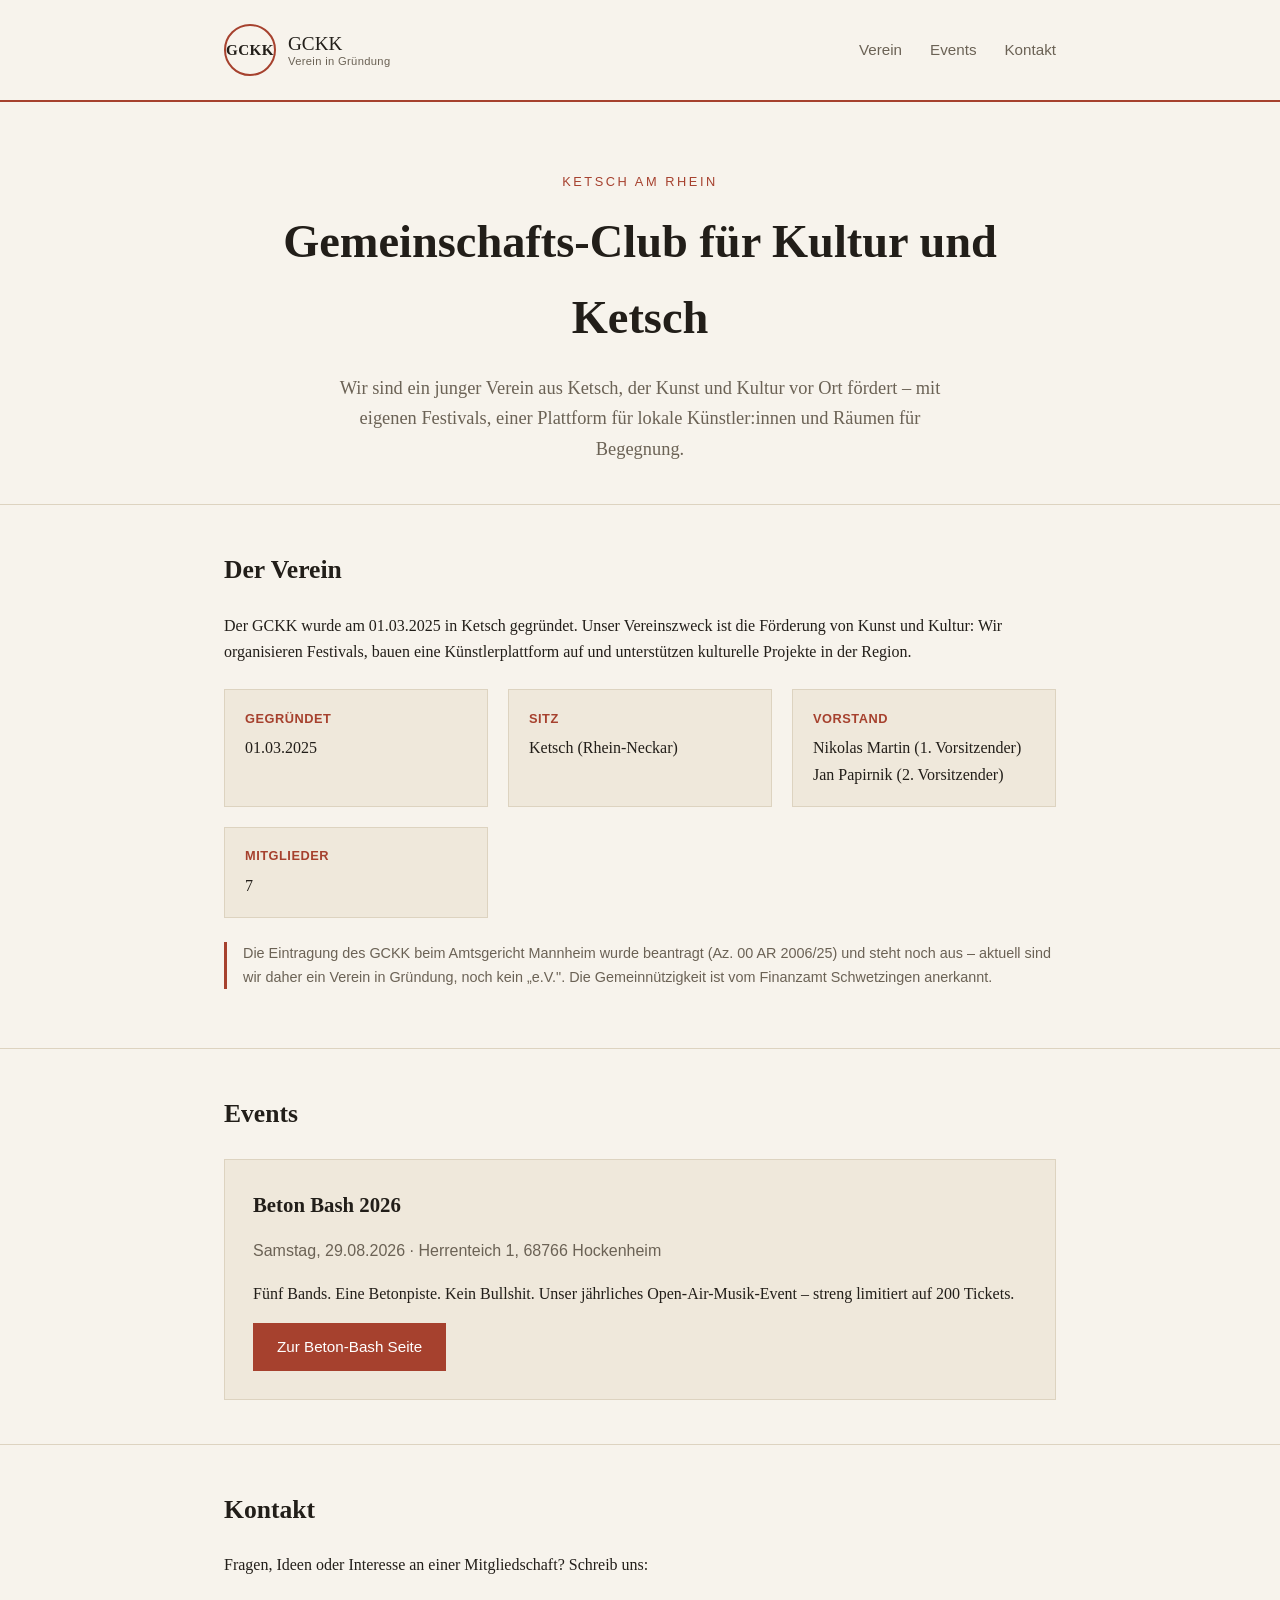
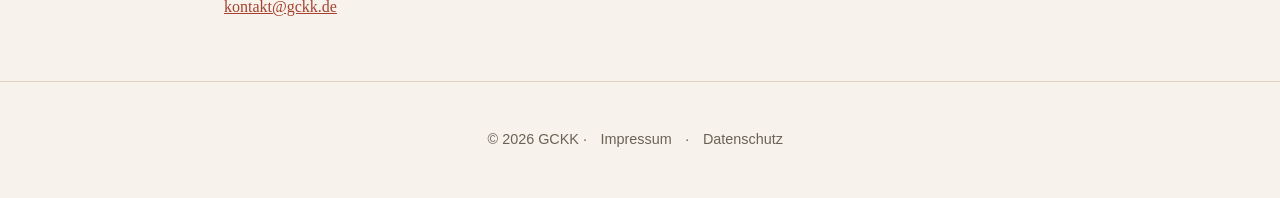
==== index.html @ 9edc33a8 "Add homepage, Impressum und Datenschutzerklärung Erste Version der gckk.de Seite: Vereinsvorstellung" ====
<!DOCTYPE html>
<html lang="de">
<head>
<meta charset="UTF-8">
<meta name="viewport" content="width=device-width, initial-scale=1.0">
<title>GCKK – Gemeinschafts-Club für Kultur und Ketsch</title>
<meta name="description" content="GCKK – Gemeinschafts-Club für Kultur und Ketsch. Kunst, Kultur und Festivals in Ketsch, u.a. das Beton Bash.">
<link rel="stylesheet" href="assets/css/style.css">
</head>
<body>

<header class="site-header">
  <div class="container">
    <a class="brand" href="/">
      <span class="badge">GCKK</span>
      <span class="name">GCKK<small>Verein in Gründung</small></span>
    </a>
    <nav class="site-nav">
      <a href="#verein">Verein</a>
      <a href="#events">Events</a>
      <a href="#kontakt">Kontakt</a>
    </nav>
  </div>
</header>

<section class="hero">
  <div class="container">
    <p class="kicker">Ketsch am Rhein</p>
    <h1>Gemeinschafts-Club für Kultur und Ketsch</h1>
    <p class="lead">Wir sind ein junger Verein aus Ketsch, der Kunst und Kultur vor Ort fördert – mit eigenen Festivals, einer Plattform für lokale Künstler:innen und Räumen für Begegnung.</p>
  </div>
</section>

<section id="verein">
  <div class="container">
    <h2>Der Verein</h2>
    <p>Der GCKK wurde am 01.03.2025 in Ketsch gegründet. Unser Vereinszweck ist die Förderung von Kunst und Kultur: Wir organisieren Festivals, bauen eine Künstlerplattform auf und unterstützen kulturelle Projekte in der Region.</p>

    <div class="fact-grid">
      <div class="card">
        <h3>Gegründet</h3>
        <p>01.03.2025</p>
      </div>
      <div class="card">
        <h3>Sitz</h3>
        <p>Ketsch (Rhein-Neckar)</p>
      </div>
      <div class="card">
        <h3>Vorstand</h3>
        <p>Nikolas Martin (1. Vorsitzender)<br>Jan Papirnik (2. Vorsitzender)</p>
      </div>
      <div class="card">
        <h3>Mitglieder</h3>
        <p>7</p>
      </div>
    </div>

    <p class="status-note">
      Die Eintragung des GCKK beim Amtsgericht Mannheim wurde beantragt (Az. 00 AR 2006/25) und steht noch aus – aktuell sind wir daher ein Verein in Gründung, noch kein „e.V.". Die Gemeinnützigkeit ist vom Finanzamt Schwetzingen anerkannt.
    </p>
  </div>
</section>

<section id="events">
  <div class="container">
    <h2>Events</h2>
    <div class="event-card">
      <h3>Beton Bash 2026</h3>
      <p class="meta">Samstag, 29.08.2026 · Herrenteich 1, 68766 Hockenheim</p>
      <p>Fünf Bands. Eine Betonpiste. Kein Bullshit. Unser jährliches Open-Air-Musik-Event – streng limitiert auf 200 Tickets.</p>
      <a class="btn" href="https://www.beton-bash.de" target="_blank" rel="noopener">Zur Beton-Bash Seite</a>
    </div>
  </div>
</section>

<section id="kontakt">
  <div class="container">
    <h2>Kontakt</h2>
    <p>Fragen, Ideen oder Interesse an einer Mitgliedschaft? Schreib uns:</p>
    <p><a href="mailto:kontakt@gckk.de">kontakt@gckk.de</a></p>
  </div>
</section>

<footer class="site-footer">
  <p>&copy; 2026 GCKK · <a href="impressum.html">Impressum</a> · <a href="datenschutz.html">Datenschutz</a></p>
</footer>

</body>
</html>
---- assets/css/style.css ----
:root {
  --bg: #f7f3ec;
  --bg-alt: #efe8db;
  --text: #221e19;
  --muted: #6b6255;
  --accent: #a6412e;
  --border: #ddd3c0;
}

* { box-sizing: border-box; }

body {
  margin: 0;
  background: var(--bg);
  color: var(--text);
  font-family: Georgia, 'Times New Roman', serif;
  line-height: 1.65;
}

h1, h2, h3 { font-family: Georgia, serif; }

a { color: var(--accent); }
a:hover { color: var(--text); }

.container {
  max-width: 880px;
  margin: 0 auto;
  padding: 0 1.5rem;
}

header.site-header {
  border-bottom: 2px solid var(--accent);
  padding: 1.5rem 0;
}

header.site-header .container {
  display: flex;
  align-items: center;
  justify-content: space-between;
  flex-wrap: wrap;
  gap: 0.75rem;
}

.brand {
  display: flex;
  align-items: center;
  gap: 0.75rem;
  text-decoration: none;
  color: var(--text);
}

.badge {
  width: 52px;
  height: 52px;
  border-radius: 50%;
  border: 2px solid var(--accent);
  display: flex;
  align-items: center;
  justify-content: center;
  font-weight: bold;
  font-size: 0.95rem;
  letter-spacing: 0.03em;
  flex-shrink: 0;
}

.brand .name {
  font-size: 1.2rem;
  line-height: 1.2;
}

.brand .name small {
  display: block;
  font-family: Arial, sans-serif;
  font-size: 0.7rem;
  color: var(--muted);
  letter-spacing: 0.03em;
}

nav.site-nav a {
  font-family: Arial, sans-serif;
  color: var(--muted);
  text-decoration: none;
  margin-left: 1.5rem;
  font-size: 0.95rem;
}

nav.site-nav a:hover { color: var(--accent); }

.hero {
  padding: 3.5rem 0 2.5rem;
  text-align: center;
}

.hero .kicker {
  font-family: Arial, sans-serif;
  text-transform: uppercase;
  letter-spacing: 0.2em;
  color: var(--accent);
  font-size: 0.8rem;
  margin-bottom: 0.75rem;
}

.hero h1 {
  font-size: clamp(2rem, 6vw, 2.9rem);
  margin: 0 0 1rem;
}

.hero .lead {
  font-size: 1.15rem;
  color: var(--muted);
  max-width: 640px;
  margin: 0 auto;
}

section {
  padding: 2.75rem 0;
  border-bottom: 1px solid var(--border);
}

section h2 {
  font-size: 1.6rem;
  margin-top: 0;
}

.fact-grid {
  display: grid;
  grid-template-columns: repeat(auto-fit, minmax(200px, 1fr));
  gap: 1.25rem;
  margin-top: 1.5rem;
}

.fact-grid .card {
  background: var(--bg-alt);
  border: 1px solid var(--border);
  padding: 1.1rem 1.25rem;
}

.fact-grid .card h3 {
  font-family: Arial, sans-serif;
  text-transform: uppercase;
  letter-spacing: 0.04em;
  font-size: 0.8rem;
  color: var(--accent);
  margin: 0 0 0.4rem;
}

.fact-grid .card p { margin: 0; }

.status-note {
  font-family: Arial, sans-serif;
  font-size: 0.9rem;
  color: var(--muted);
  border-left: 3px solid var(--accent);
  padding-left: 1rem;
  margin-top: 1.5rem;
}

.event-card {
  background: var(--bg-alt);
  border: 1px solid var(--border);
  padding: 1.75rem;
  margin-top: 1.5rem;
}

.event-card h3 {
  margin: 0 0 0.4rem;
  font-size: 1.3rem;
}

.event-card .meta {
  font-family: Arial, sans-serif;
  color: var(--muted);
  margin-bottom: 1rem;
}

.btn {
  display: inline-block;
  font-family: Arial, sans-serif;
  background: var(--accent);
  color: #fff;
  text-decoration: none;
  padding: 0.7rem 1.5rem;
  font-size: 0.95rem;
}

.btn:hover { background: var(--text); color: #fff; }

footer.site-footer {
  padding: 2rem 0;
  text-align: center;
  font-family: Arial, sans-serif;
  color: var(--muted);
  font-size: 0.9rem;
}

footer.site-footer a {
  color: var(--muted);
  text-decoration: none;
  margin: 0 0.6rem;
}

footer.site-footer a:hover { color: var(--accent); }

.legal-page h1 { color: var(--accent); }
.legal-page section { border-bottom: none; padding: 1rem 0; }

.todo {
  color: var(--accent);
  font-weight: bold;
  font-family: Arial, sans-serif;
}
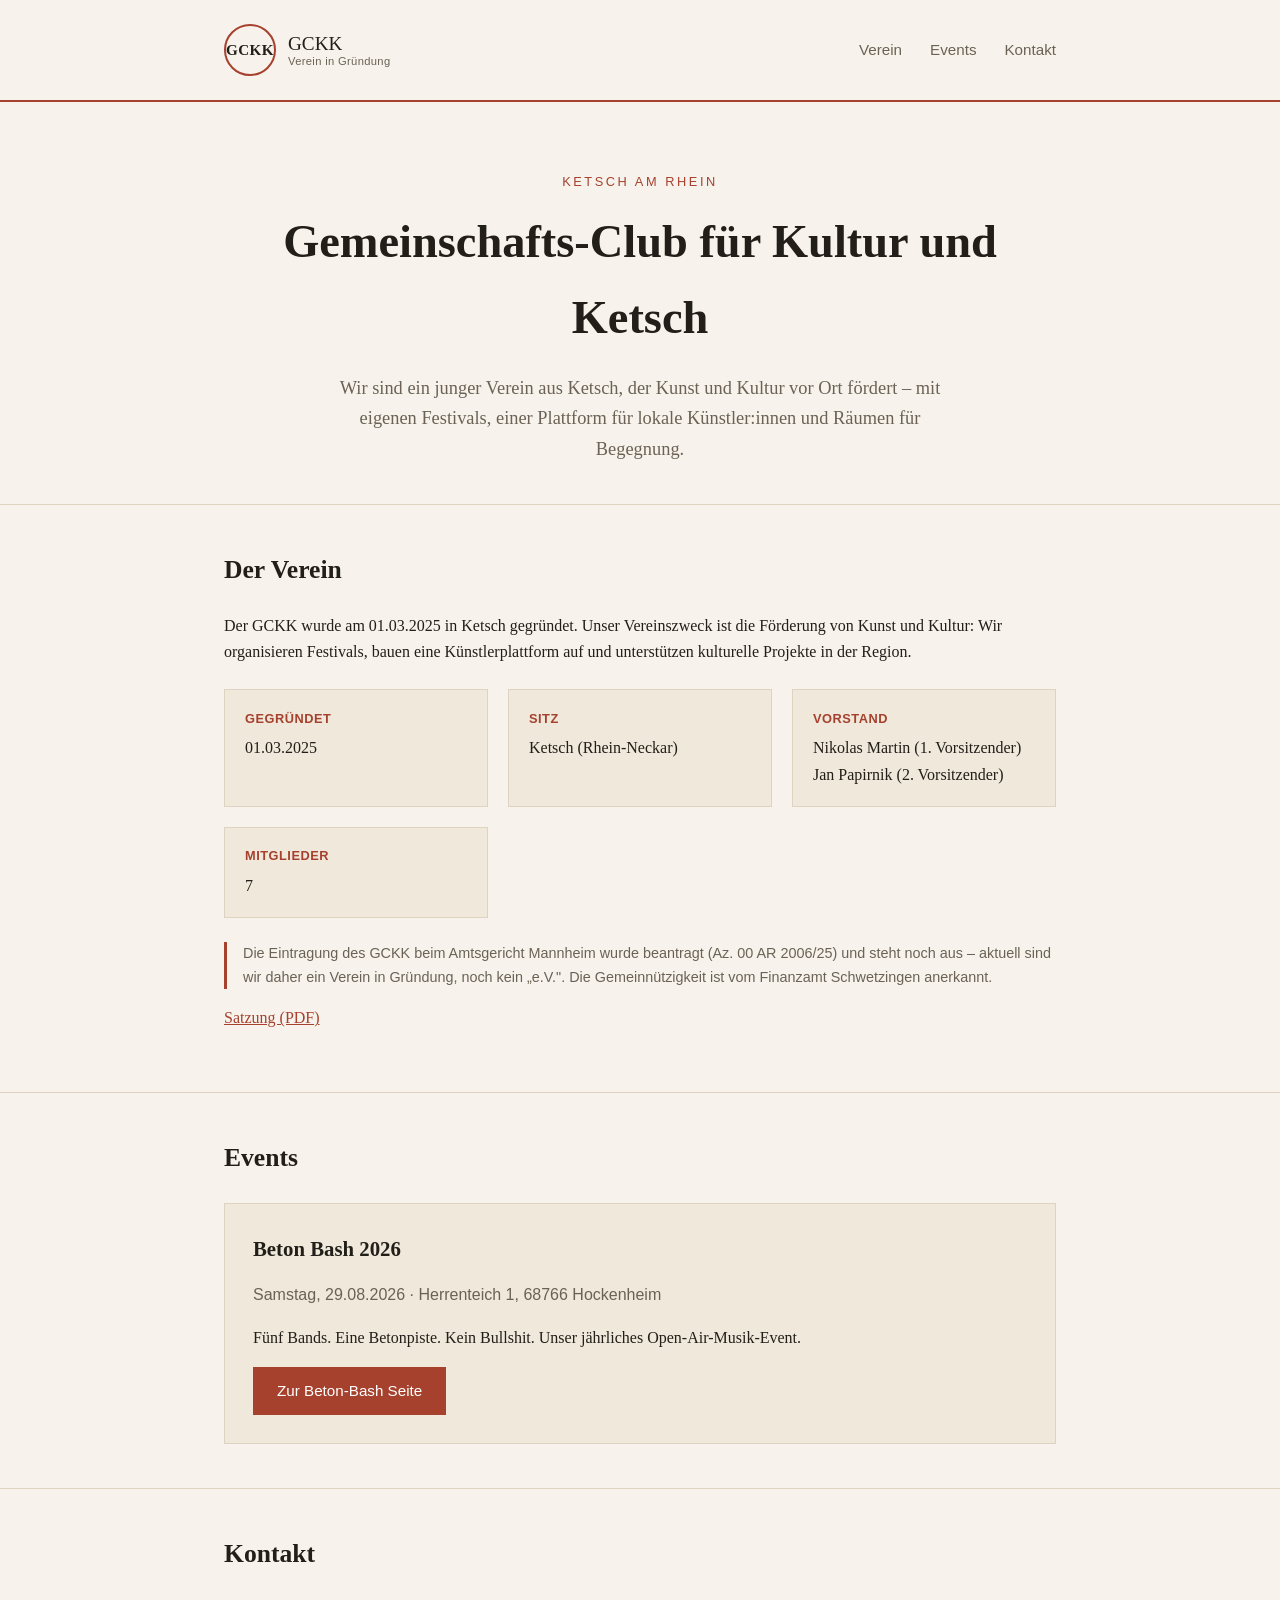
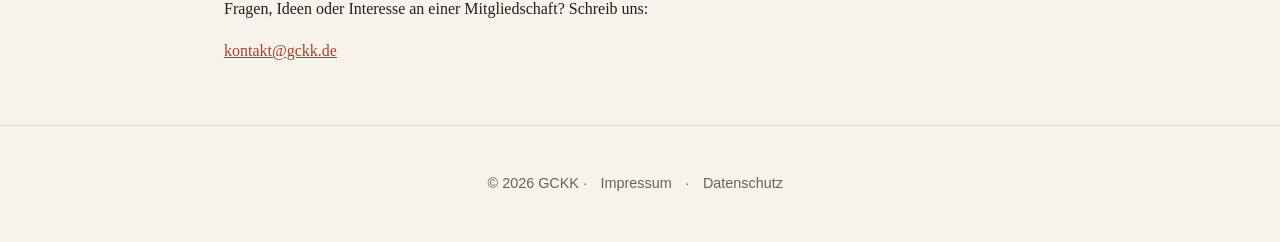
==== commit c16e0350: "Add Satzung, Ticketverkauf-Hinweis, entferne Ticket-Limit-Framing Satzung als PDF verlinkt, Datensch" ====
--- a/index.html
+++ b/index.html
@@ -58,6 +58,7 @@
     <p class="status-note">
       Die Eintragung des GCKK beim Amtsgericht Mannheim wurde beantragt (Az. 00 AR 2006/25) und steht noch aus – aktuell sind wir daher ein Verein in Gründung, noch kein „e.V.". Die Gemeinnützigkeit ist vom Finanzamt Schwetzingen anerkannt.
     </p>
+    <p style="margin-top:1rem;"><a href="satzung.pdf" target="_blank">Satzung (PDF)</a></p>
   </div>
 </section>
 
@@ -67,7 +68,7 @@
     <div class="event-card">
       <h3>Beton Bash 2026</h3>
       <p class="meta">Samstag, 29.08.2026 · Herrenteich 1, 68766 Hockenheim</p>
-      <p>Fünf Bands. Eine Betonpiste. Kein Bullshit. Unser jährliches Open-Air-Musik-Event – streng limitiert auf 200 Tickets.</p>
+      <p>Fünf Bands. Eine Betonpiste. Kein Bullshit. Unser jährliches Open-Air-Musik-Event.</p>
       <a class="btn" href="https://www.beton-bash.de" target="_blank" rel="noopener">Zur Beton-Bash Seite</a>
     </div>
   </div>
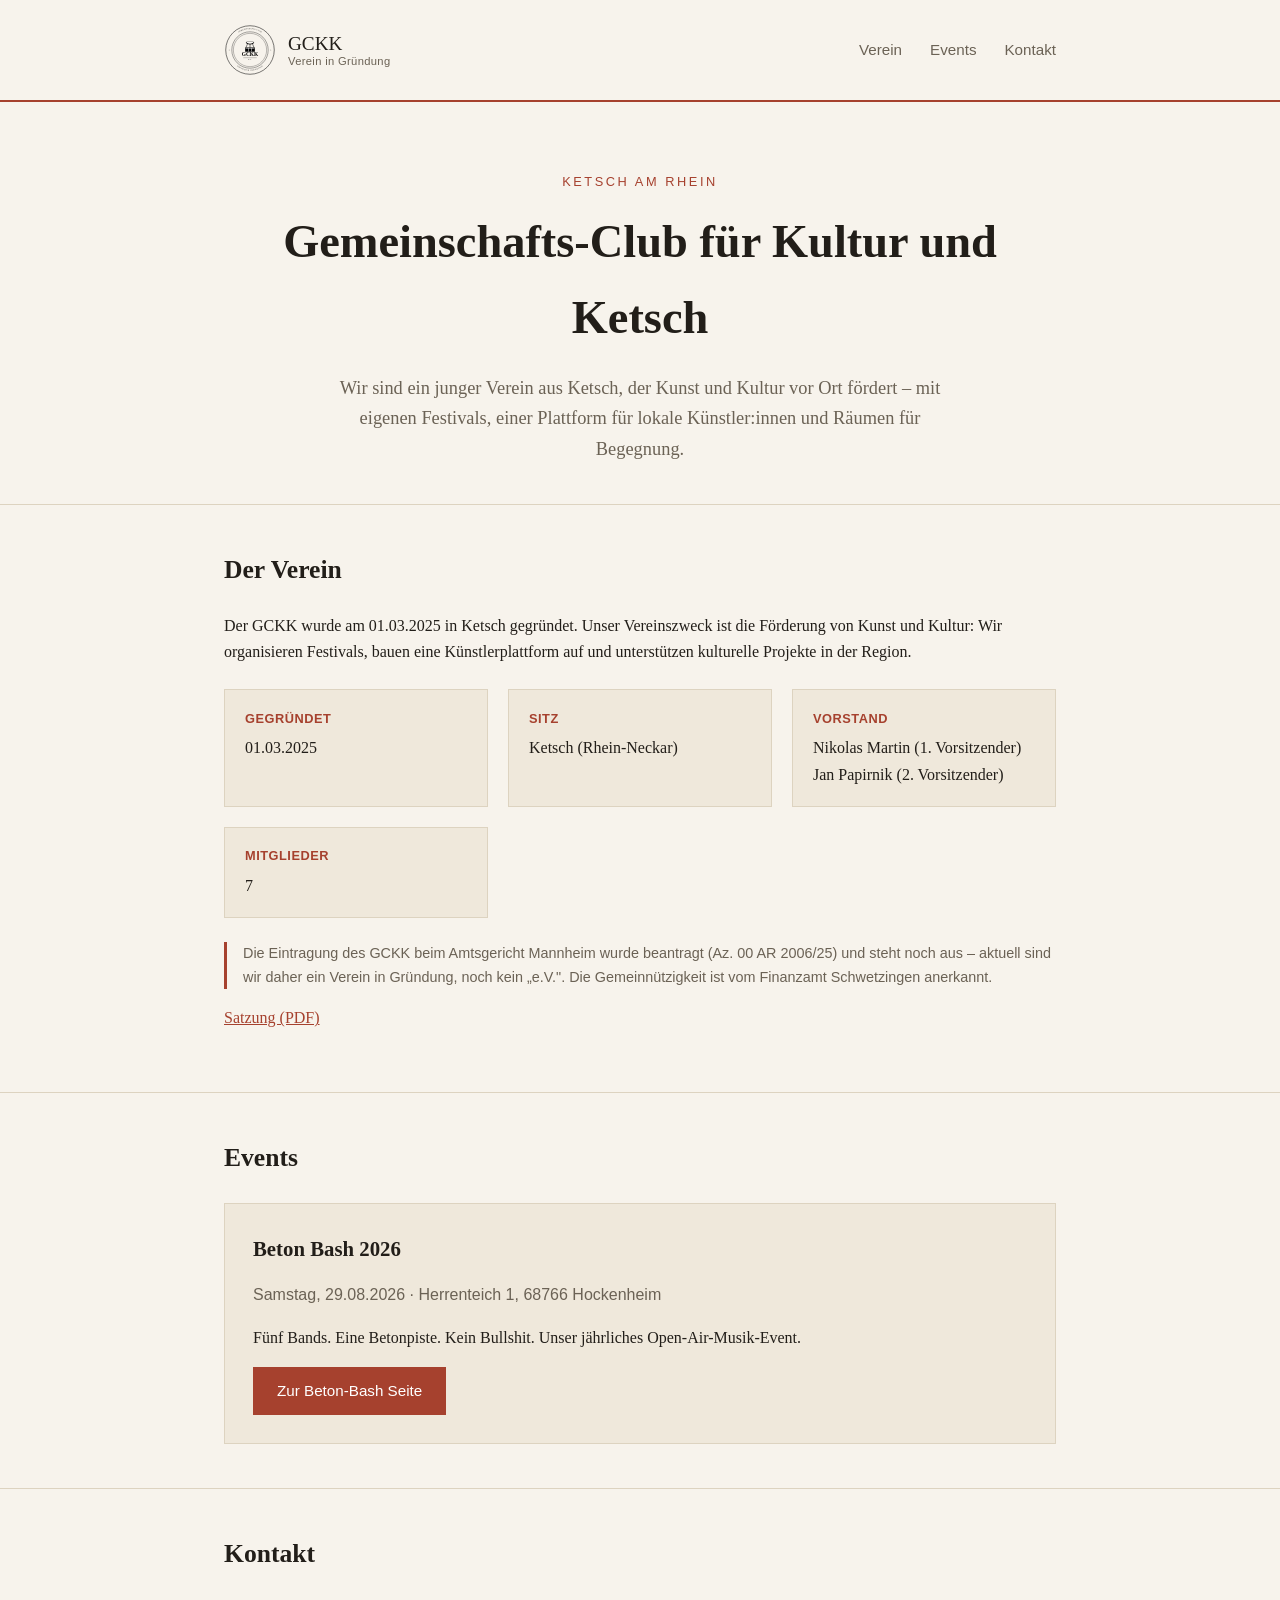
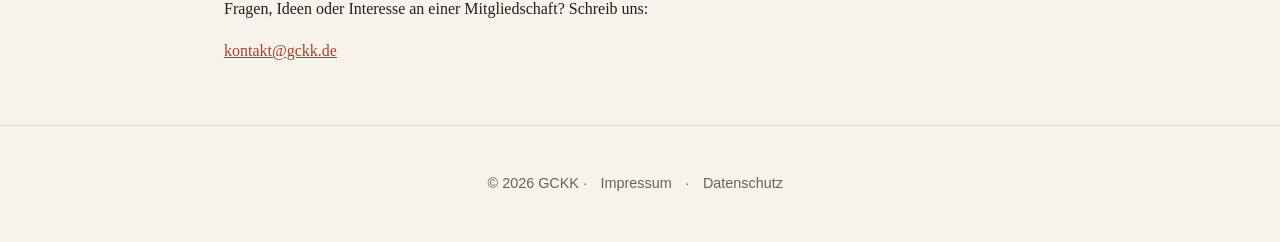
==== commit 37779a09: "Add echten Vereinsstempel als Header-Logo und Favicon Ersetzt den Platzhalter-Badge durch den echten" ====
--- a/index.html
+++ b/index.html
@@ -6,13 +6,14 @@
 <title>GCKK – Gemeinschafts-Club für Kultur und Ketsch</title>
 <meta name="description" content="GCKK – Gemeinschafts-Club für Kultur und Ketsch. Kunst, Kultur und Festivals in Ketsch, u.a. das Beton Bash.">
 <link rel="stylesheet" href="assets/css/style.css">
+<link rel="icon" href="favicon.svg" type="image/svg+xml">
 </head>
 <body>
 
 <header class="site-header">
   <div class="container">
     <a class="brand" href="/">
-      <span class="badge">GCKK</span>
+      <img class="badge-logo" src="gckk-stempel.svg" alt="GCKK Stempel">
       <span class="name">GCKK<small>Verein in Gründung</small></span>
     </a>
     <nav class="site-nav">
--- a/assets/css/style.css
+++ b/assets/css/style.css
@@ -49,17 +49,9 @@
   color: var(--text);
 }
 
-.badge {
+.badge-logo {
   width: 52px;
   height: 52px;
-  border-radius: 50%;
-  border: 2px solid var(--accent);
-  display: flex;
-  align-items: center;
-  justify-content: center;
-  font-weight: bold;
-  font-size: 0.95rem;
-  letter-spacing: 0.03em;
   flex-shrink: 0;
 }
 
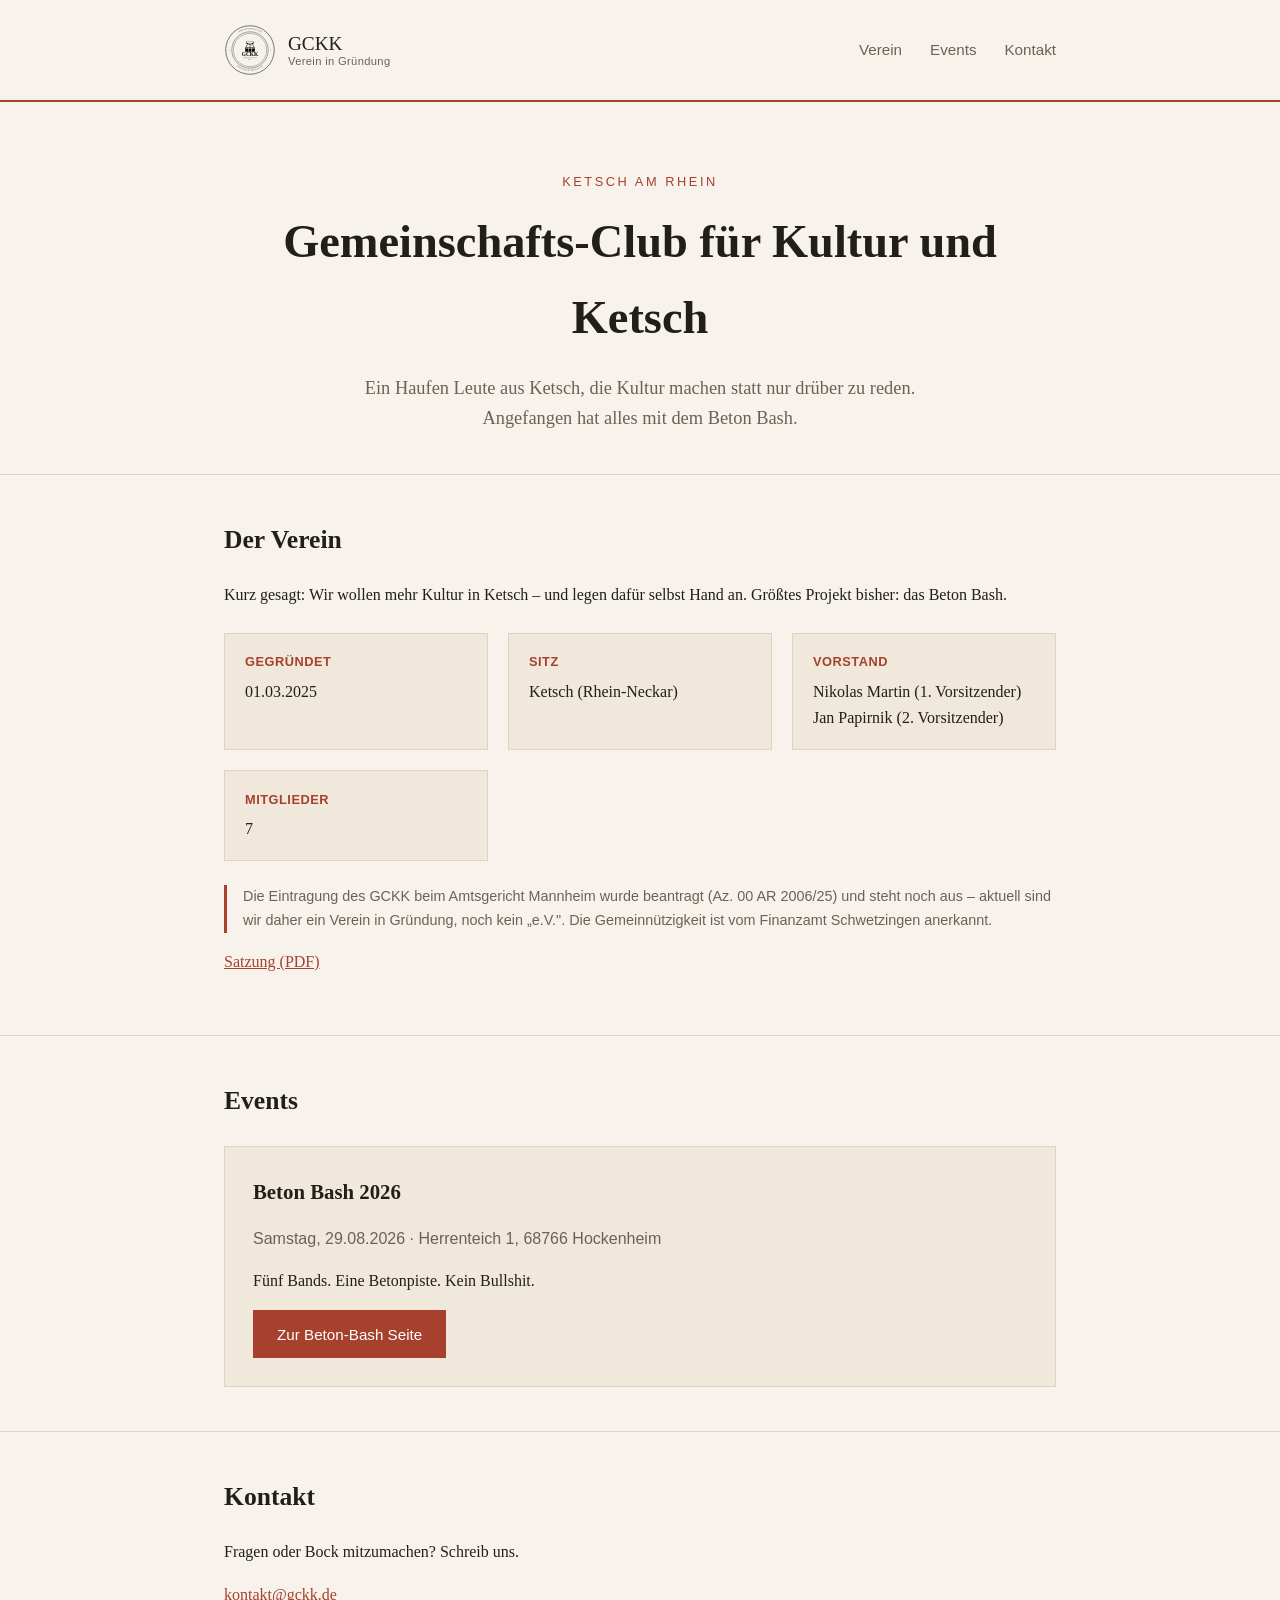
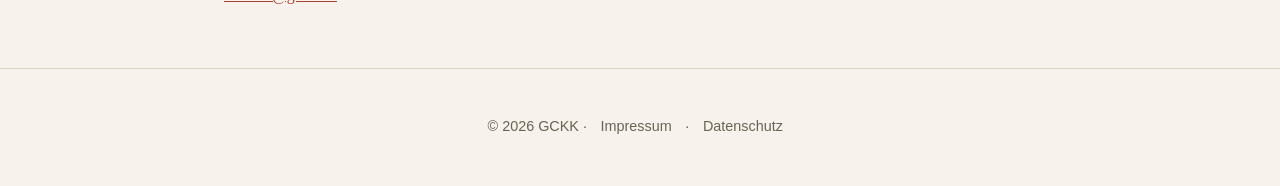
==== commit 295a27b7: "Textüberarbeitung: weniger generisches Vereins-Blabla Feedback war, dass die Texte zu sehr nach KI-T" ====
--- a/index.html
+++ b/index.html
@@ -28,14 +28,14 @@
   <div class="container">
     <p class="kicker">Ketsch am Rhein</p>
     <h1>Gemeinschafts-Club für Kultur und Ketsch</h1>
-    <p class="lead">Wir sind ein junger Verein aus Ketsch, der Kunst und Kultur vor Ort fördert – mit eigenen Festivals, einer Plattform für lokale Künstler:innen und Räumen für Begegnung.</p>
+    <p class="lead">Ein Haufen Leute aus Ketsch, die Kultur machen statt nur drüber zu reden. Angefangen hat alles mit dem Beton Bash.</p>
   </div>
 </section>
 
 <section id="verein">
   <div class="container">
     <h2>Der Verein</h2>
-    <p>Der GCKK wurde am 01.03.2025 in Ketsch gegründet. Unser Vereinszweck ist die Förderung von Kunst und Kultur: Wir organisieren Festivals, bauen eine Künstlerplattform auf und unterstützen kulturelle Projekte in der Region.</p>
+    <p>Kurz gesagt: Wir wollen mehr Kultur in Ketsch – und legen dafür selbst Hand an. Größtes Projekt bisher: das Beton Bash.</p>
 
     <div class="fact-grid">
       <div class="card">
@@ -69,7 +69,7 @@
     <div class="event-card">
       <h3>Beton Bash 2026</h3>
       <p class="meta">Samstag, 29.08.2026 · Herrenteich 1, 68766 Hockenheim</p>
-      <p>Fünf Bands. Eine Betonpiste. Kein Bullshit. Unser jährliches Open-Air-Musik-Event.</p>
+      <p>Fünf Bands. Eine Betonpiste. Kein Bullshit.</p>
       <a class="btn" href="https://www.beton-bash.de" target="_blank" rel="noopener">Zur Beton-Bash Seite</a>
     </div>
   </div>
@@ -78,7 +78,7 @@
 <section id="kontakt">
   <div class="container">
     <h2>Kontakt</h2>
-    <p>Fragen, Ideen oder Interesse an einer Mitgliedschaft? Schreib uns:</p>
+    <p>Fragen oder Bock mitzumachen? Schreib uns.</p>
     <p><a href="mailto:kontakt@gckk.de">kontakt@gckk.de</a></p>
   </div>
 </section>
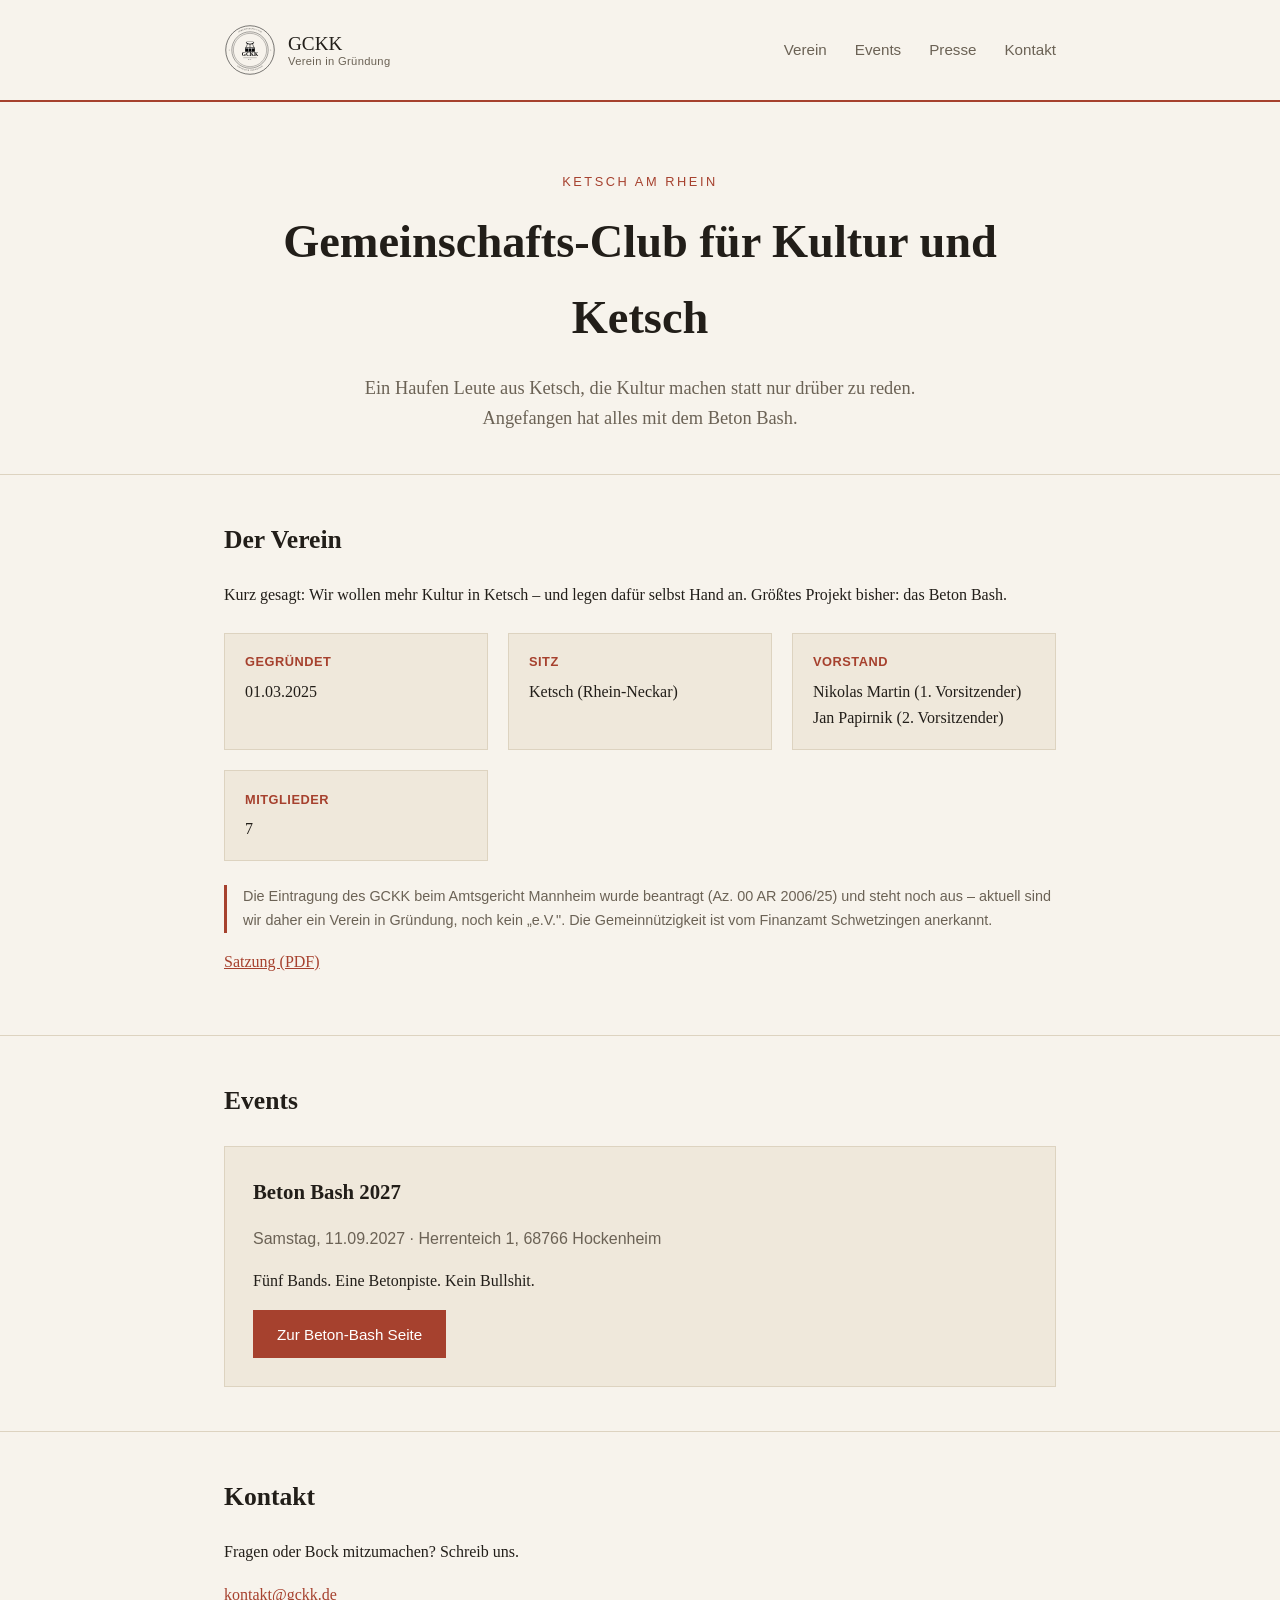
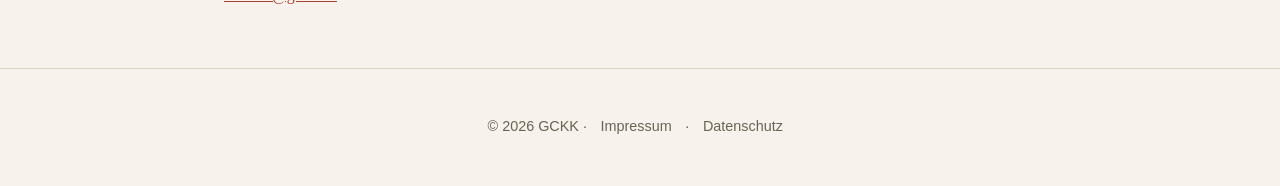
==== commit f423d93f: "Beton Bash 2027-Termin + neue Presse-Seite Event-Teaser auf der Startseite aktualisiert (11.09.2027 " ====
--- a/index.html
+++ b/index.html
@@ -19,6 +19,7 @@
     <nav class="site-nav">
       <a href="#verein">Verein</a>
       <a href="#events">Events</a>
+      <a href="presse.html">Presse</a>
       <a href="#kontakt">Kontakt</a>
     </nav>
   </div>
@@ -67,8 +68,8 @@
   <div class="container">
     <h2>Events</h2>
     <div class="event-card">
-      <h3>Beton Bash 2026</h3>
-      <p class="meta">Samstag, 29.08.2026 · Herrenteich 1, 68766 Hockenheim</p>
+      <h3>Beton Bash 2027</h3>
+      <p class="meta">Samstag, 11.09.2027 · Herrenteich 1, 68766 Hockenheim</p>
       <p>Fünf Bands. Eine Betonpiste. Kein Bullshit.</p>
       <a class="btn" href="https://www.beton-bash.de" target="_blank" rel="noopener">Zur Beton-Bash Seite</a>
     </div>
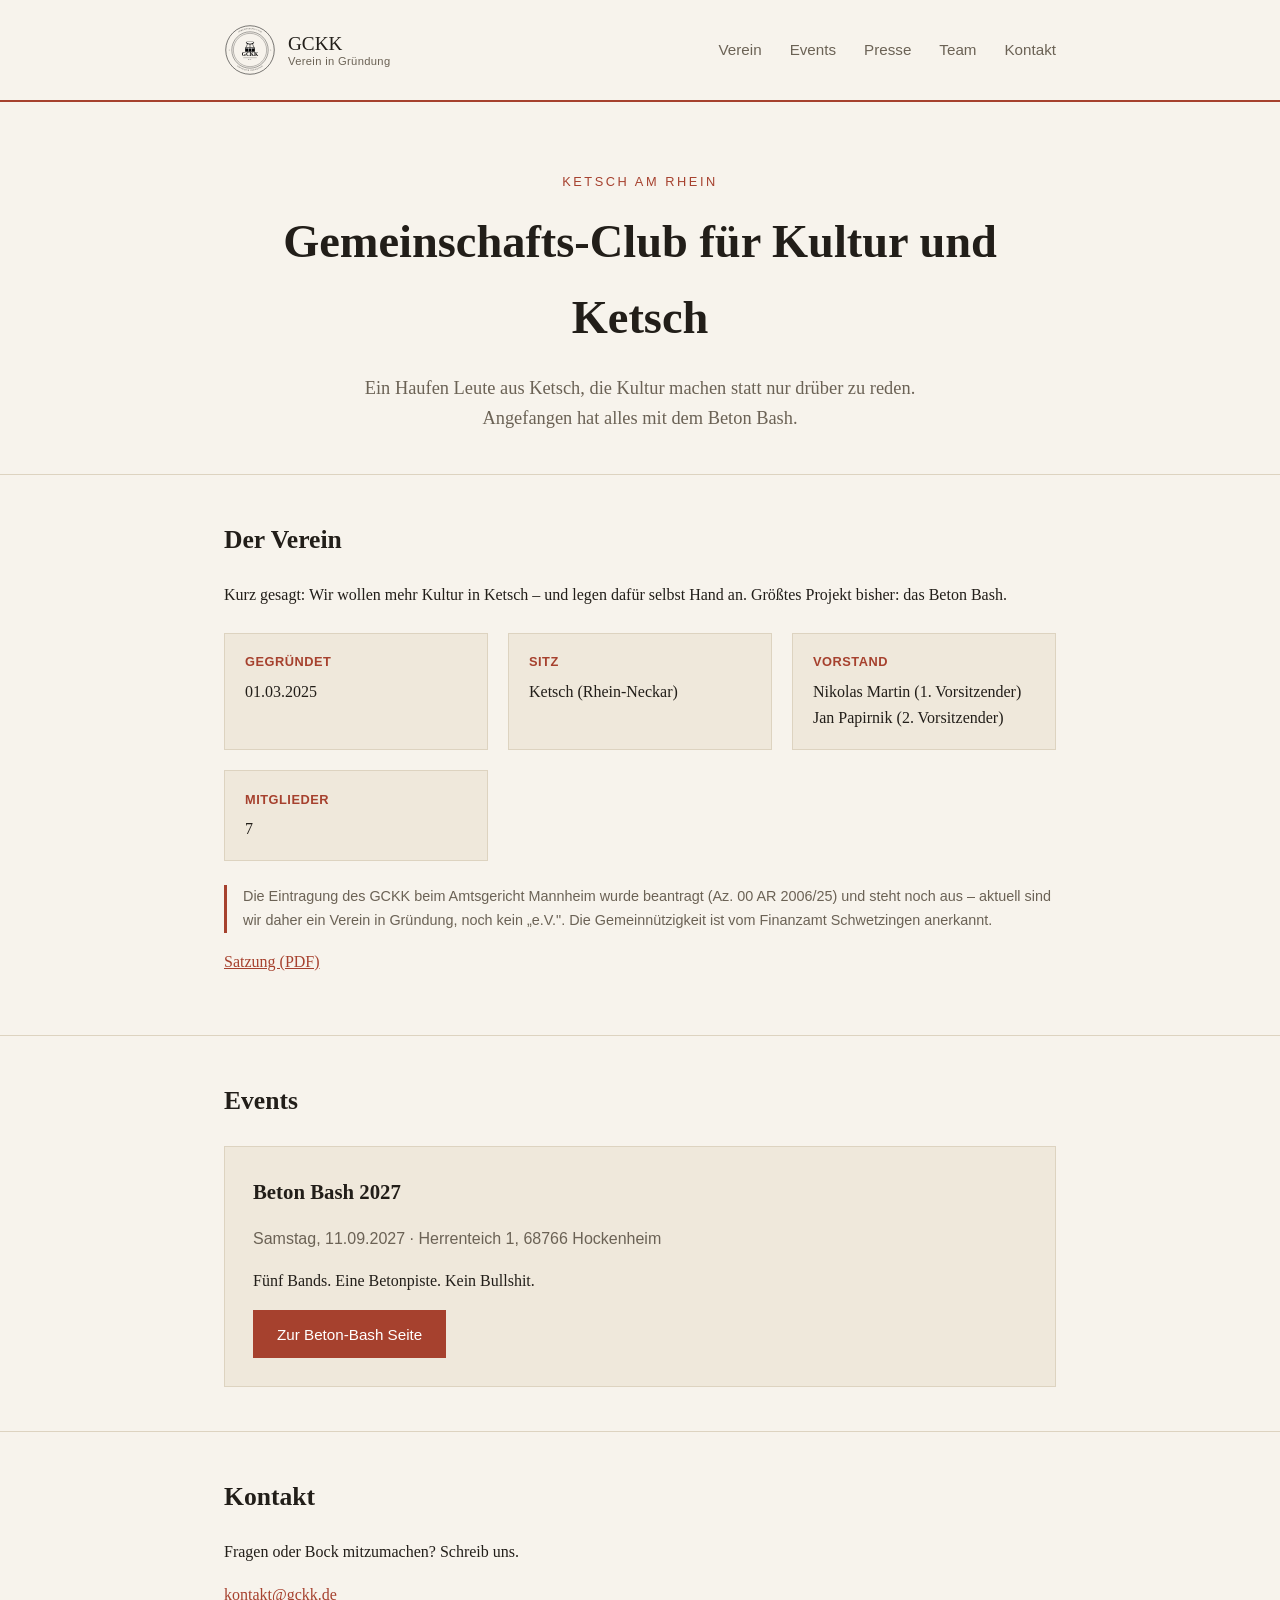
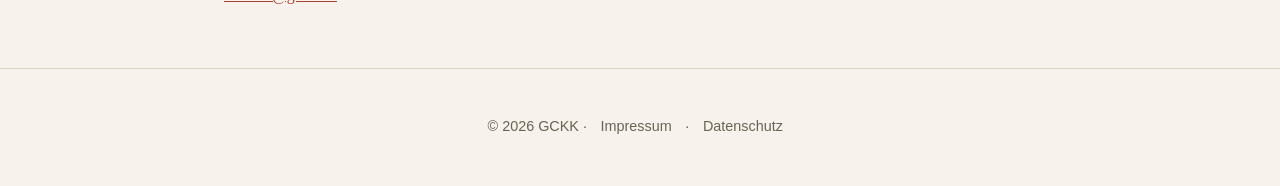
==== commit 16d9c440: "Add Team-Seite War aus einer vorherigen Änderung noch offen: team.html mit der Crew (Gründungsmitgli" ====
--- a/index.html
+++ b/index.html
@@ -20,6 +20,7 @@
       <a href="#verein">Verein</a>
       <a href="#events">Events</a>
       <a href="presse.html">Presse</a>
+      <a href="team.html">Team</a>
       <a href="#kontakt">Kontakt</a>
     </nav>
   </div>
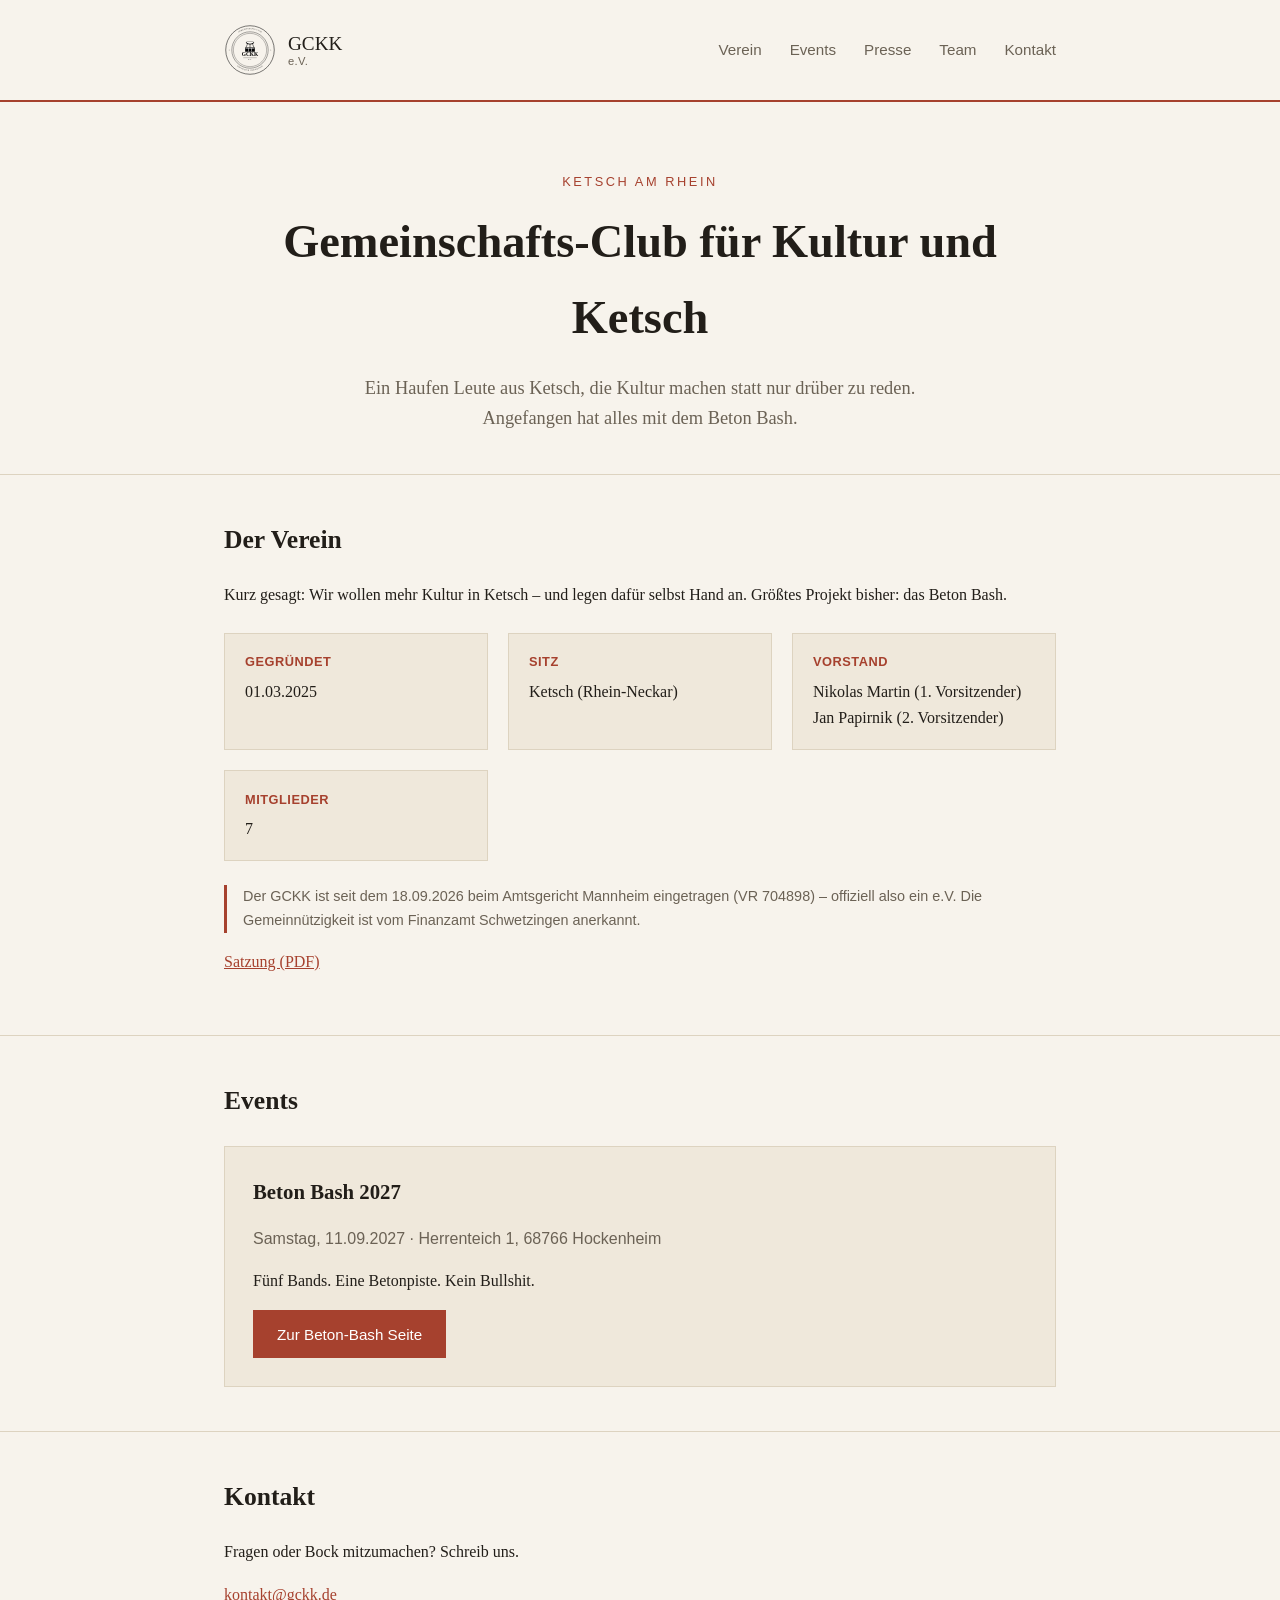
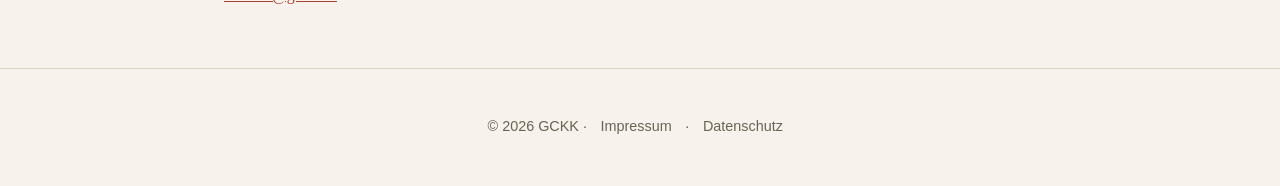
==== commit 43b29624: "Eintragung beim Amtsgericht Mannheim: e.V. statt Verein in Gründung VR 704898, eingetragen seit 18.0" ====
--- a/index.html
+++ b/index.html
@@ -14,7 +14,7 @@
   <div class="container">
     <a class="brand" href="/">
       <img class="badge-logo" src="gckk-stempel.svg" alt="GCKK Stempel">
-      <span class="name">GCKK<small>Verein in Gründung</small></span>
+      <span class="name">GCKK<small>e.V.</small></span>
     </a>
     <nav class="site-nav">
       <a href="#verein">Verein</a>
@@ -59,7 +59,7 @@
     </div>
 
     <p class="status-note">
-      Die Eintragung des GCKK beim Amtsgericht Mannheim wurde beantragt (Az. 00 AR 2006/25) und steht noch aus – aktuell sind wir daher ein Verein in Gründung, noch kein „e.V.". Die Gemeinnützigkeit ist vom Finanzamt Schwetzingen anerkannt.
+      Der GCKK ist seit dem 18.09.2026 beim Amtsgericht Mannheim eingetragen (VR 704898) – offiziell also ein e.V. Die Gemeinnützigkeit ist vom Finanzamt Schwetzingen anerkannt.
     </p>
     <p style="margin-top:1rem;"><a href="satzung.pdf" target="_blank">Satzung (PDF)</a></p>
   </div>
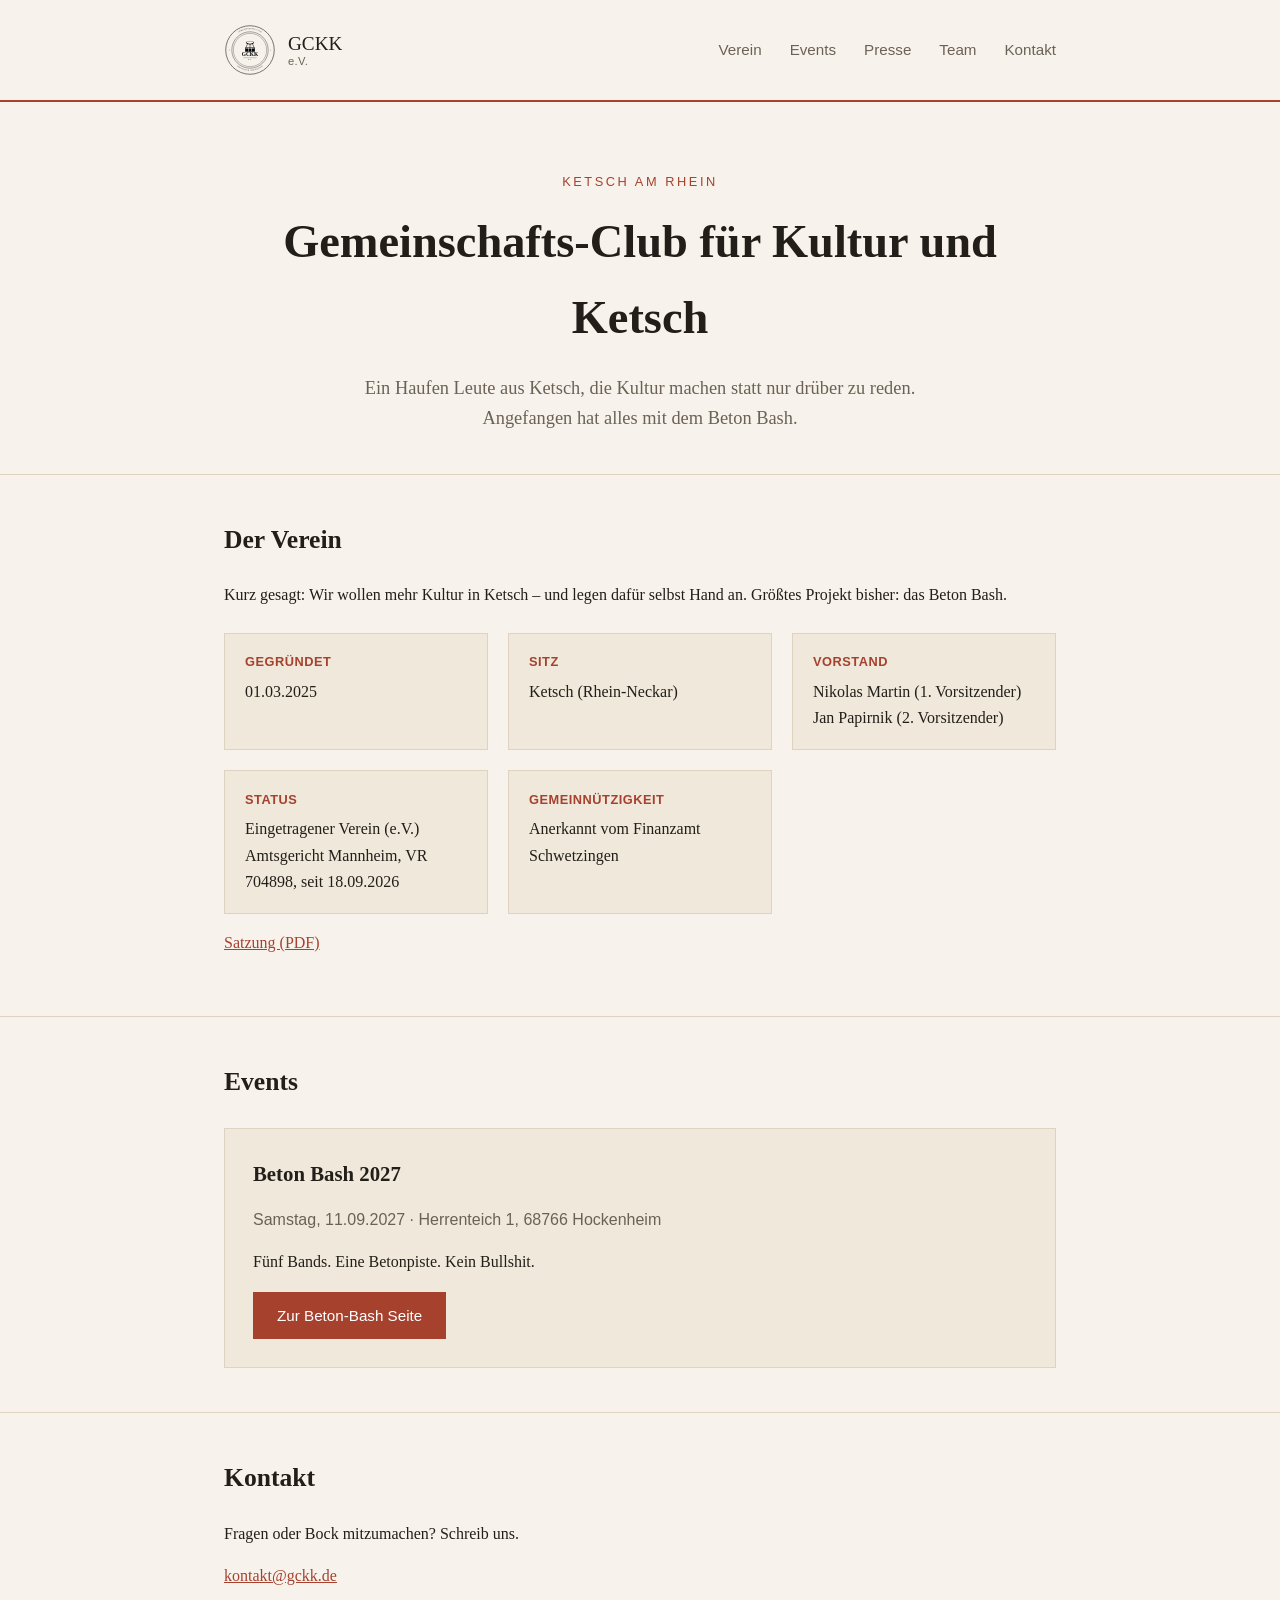
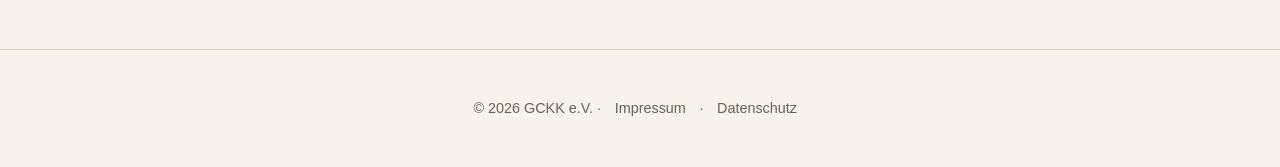
==== commit e696b68f: "e.V. deutlicher sichtbar, Mitgliederzahl raus, Simon ins Kernteam Status als Fakt statt als kleiner " ====
--- a/index.html
+++ b/index.html
@@ -53,14 +53,15 @@
         <p>Nikolas Martin (1. Vorsitzender)<br>Jan Papirnik (2. Vorsitzender)</p>
       </div>
       <div class="card">
-        <h3>Mitglieder</h3>
-        <p>7</p>
+        <h3>Status</h3>
+        <p>Eingetragener Verein (e.V.)<br>Amtsgericht Mannheim, VR 704898, seit 18.09.2026</p>
+      </div>
+      <div class="card">
+        <h3>Gemeinnützigkeit</h3>
+        <p>Anerkannt vom Finanzamt Schwetzingen</p>
       </div>
     </div>
 
-    <p class="status-note">
-      Der GCKK ist seit dem 18.09.2026 beim Amtsgericht Mannheim eingetragen (VR 704898) – offiziell also ein e.V. Die Gemeinnützigkeit ist vom Finanzamt Schwetzingen anerkannt.
-    </p>
     <p style="margin-top:1rem;"><a href="satzung.pdf" target="_blank">Satzung (PDF)</a></p>
   </div>
 </section>
@@ -86,7 +87,7 @@
 </section>
 
 <footer class="site-footer">
-  <p>&copy; 2026 GCKK · <a href="impressum.html">Impressum</a> · <a href="datenschutz.html">Datenschutz</a></p>
+  <p>&copy; 2026 GCKK e.V. · <a href="impressum.html">Impressum</a> · <a href="datenschutz.html">Datenschutz</a></p>
 </footer>
 
 </body>
